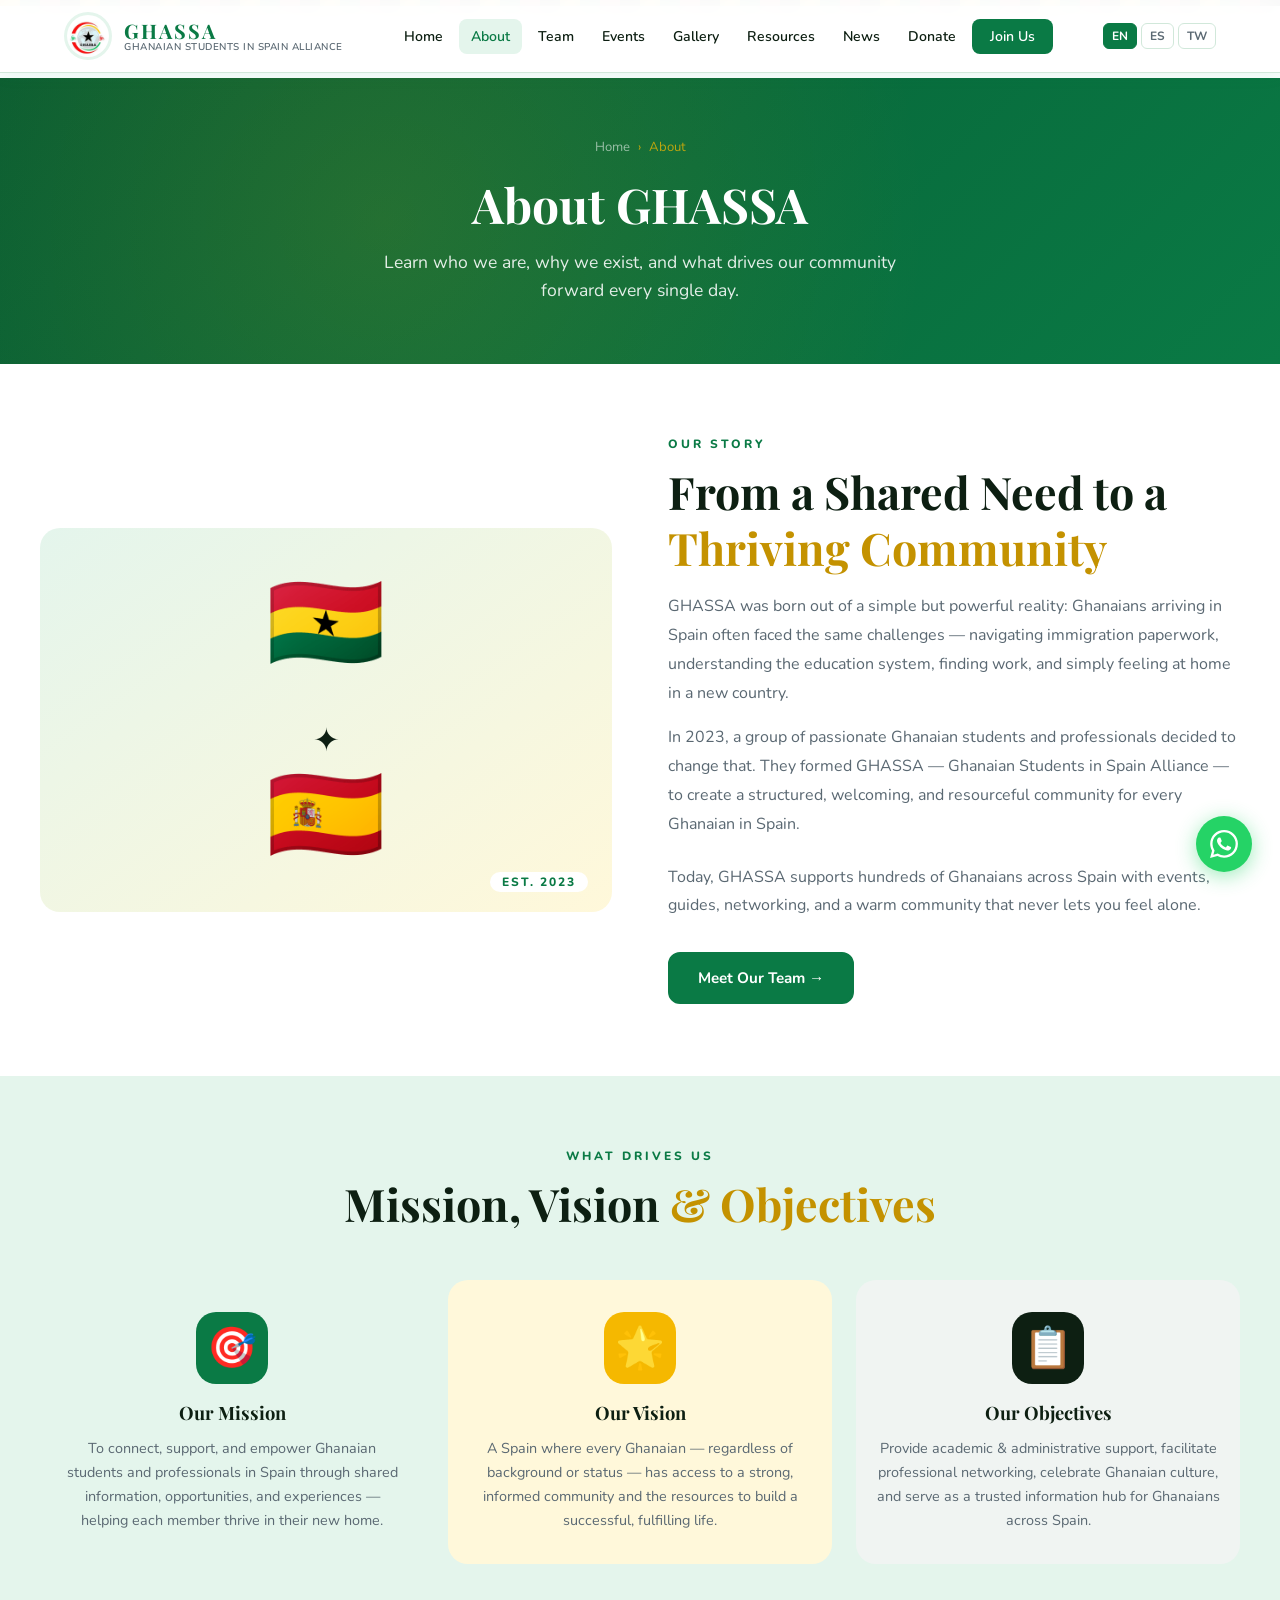
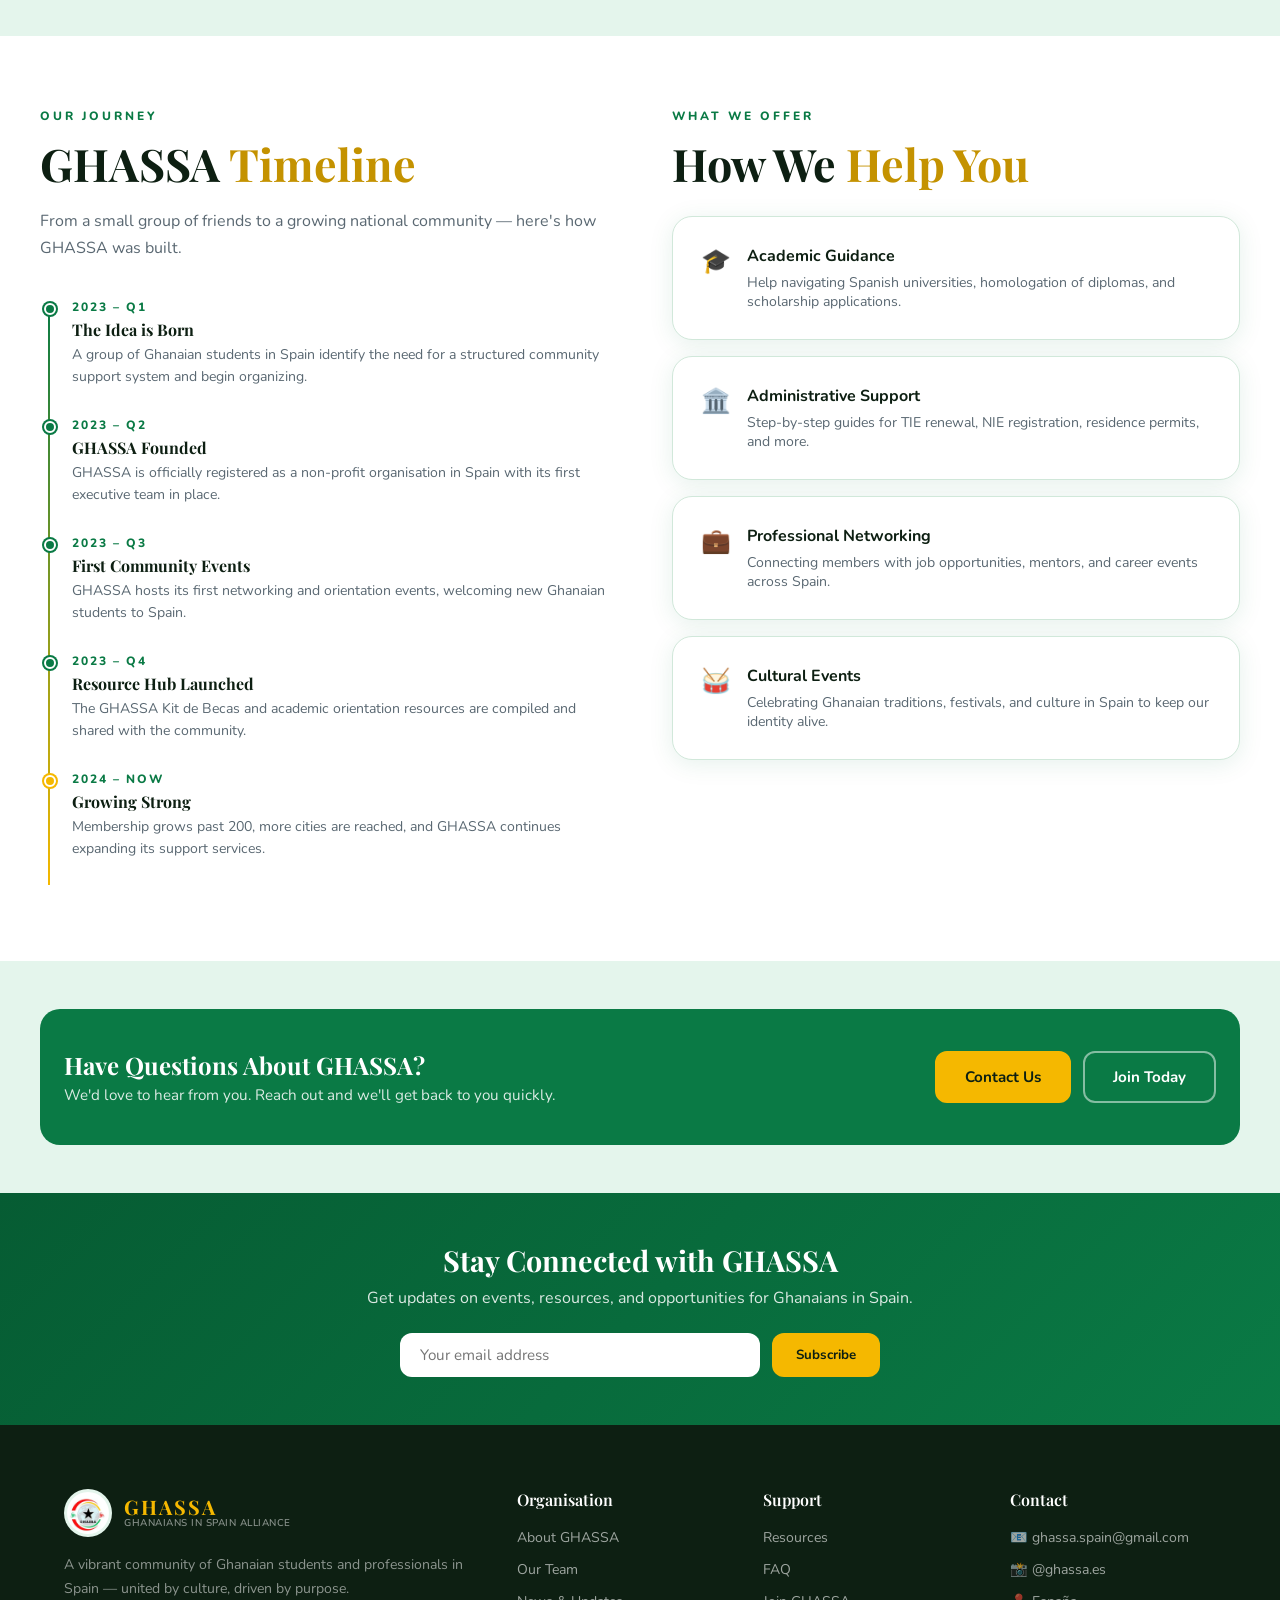
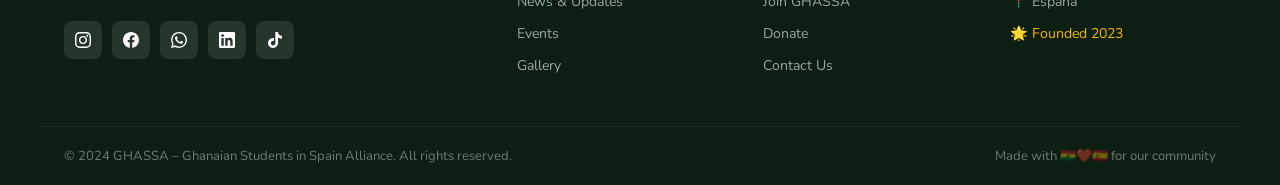
==== about.html @ bf7ba157 "Add files via upload" ====
<!DOCTYPE html>
<html lang="en">
<head>
  <meta charset="UTF-8">
  <meta name="viewport" content="width=device-width, initial-scale=1.0">
  <title>About Us – GHASSA</title>
  <link rel="stylesheet" href="ghassa.css">
  <style>
    .story-grid {
      display: grid;
      grid-template-columns: 1fr 1fr;
      gap: 56px;
      align-items: center;
    }
    .story-img-block {
      background: linear-gradient(145deg, var(--green-light), var(--gold-light));
      border-radius: var(--radius-lg);
      padding: 48px;
      text-align: center;
      font-size: 6rem;
      line-height: 1;
      position: relative;
    }
    .story-img-block::after {
      content: 'Est. 2023';
      position: absolute;
      bottom: 20px; right: 24px;
      font-size: 0.75rem;
      font-weight: 800;
      letter-spacing: 2px;
      text-transform: uppercase;
      color: var(--green);
      background: white;
      padding: 4px 12px;
      border-radius: 50px;
    }
    .timeline {
      position: relative;
      padding-left: 32px;
    }
    .timeline::before {
      content: '';
      position: absolute;
      left: 8px; top: 4px; bottom: 4px;
      width: 2px;
      background: linear-gradient(to bottom, var(--green), var(--gold));
    }
    .timeline-item {
      position: relative;
      padding-bottom: 28px;
    }
    .timeline-item::before {
      content: '';
      position: absolute;
      left: -28px; top: 4px;
      width: 12px; height: 12px;
      border-radius: 50%;
      background: var(--green);
      border: 2px solid white;
      box-shadow: 0 0 0 2px var(--green);
    }
    .timeline-item:last-child::before { background: var(--gold); box-shadow: 0 0 0 2px var(--gold); }
    .timeline-year {
      font-size: 0.75rem;
      font-weight: 800;
      color: var(--green);
      text-transform: uppercase;
      letter-spacing: 2px;
      margin-bottom: 4px;
    }
    .timeline-item h4 {
      font-family: var(--font-head);
      font-size: 1rem;
      color: var(--dark);
      margin-bottom: 4px;
    }
    .timeline-item p { font-size: 0.88rem; color: var(--gray); line-height: 1.6; }

    .mission-cards {
      display: grid;
      grid-template-columns: repeat(3,1fr);
      gap: 24px;
    }
    .mission-card {
      text-align: center;
      padding: 32px 20px;
      border-radius: var(--radius-lg);
      transition: all .3s;
    }
    .mission-card:hover { transform: translateY(-4px); }
    .mission-card .icon {
      font-size: 2.5rem;
      margin-bottom: 16px;
      width: 72px; height: 72px;
      border-radius: 20px;
      display: flex;
      align-items: center;
      justify-content: center;
      margin: 0 auto 16px;
    }
    .mission-card h3 {
      font-family: var(--font-head);
      font-size: 1.15rem;
      margin-bottom: 12px;
      color: var(--dark);
    }
    .mission-card p { font-size: 0.9rem; line-height: 1.65; color: var(--gray); }
    .card-green { background: var(--green-light); }
    .card-green .icon { background: var(--green); color: white; }
    .card-gold { background: var(--gold-light); }
    .card-gold .icon { background: var(--gold); color: var(--dark); }
    .card-dark { background: #f0f4f2; }
    .card-dark .icon { background: var(--dark); color: white; }

    .contact-strip {
      background: var(--green);
      padding: 40px 24px;
      border-radius: var(--radius-lg);
      display: flex;
      align-items: center;
      justify-content: space-between;
      gap: 24px;
      flex-wrap: wrap;
      color: white;
    }
    .contact-strip h3 {
      font-family: var(--font-head);
      font-size: 1.5rem;
      margin-bottom: 4px;
    }
    .contact-strip p { opacity: 0.85; font-size: 0.95rem; }

    @media (max-width: 768px) {
      .story-grid { grid-template-columns: 1fr; }
      .mission-cards { grid-template-columns: 1fr; }
    }
  </style>
</head>
<body>
<div class="page-wrap">
  <div class="page-hero">
    <div class="page-hero-content">
      <div class="breadcrumb">
        <a href="index.html">Home</a> <span>›</span> <span>About</span>
      </div>
      <h1>About GHASSA</h1>
      <p>Learn who we are, why we exist, and what drives our community forward every single day.</p>
    </div>
  </div>

  <!-- OUR STORY -->
  <section class="section" style="background:white;">
    <div class="container">
      <div class="story-grid">
        <div class="story-img-block fade-up">
          🇬🇭<br>
          <span style="font-size:2rem;">✦</span><br>🇪🇸
        </div>
        <div>
          <div class="section-label">Our Story</div>
          <h2 class="section-title">From a Shared Need to a <span class="gold">Thriving Community</span></h2>
          <p style="color:var(--gray);line-height:1.8;margin-bottom:16px;">
            GHASSA was born out of a simple but powerful reality: Ghanaians arriving in Spain often faced the same challenges — navigating immigration paperwork, understanding the education system, finding work, and simply feeling at home in a new country.
          </p>
          <p style="color:var(--gray);line-height:1.8;margin-bottom:24px;">
            In 2023, a group of passionate Ghanaian students and professionals decided to change that. They formed GHASSA — Ghanaian Students in Spain Alliance — to create a structured, welcoming, and resourceful community for every Ghanaian in Spain.
          </p>
          <p style="color:var(--gray);line-height:1.8;margin-bottom:32px;">
            Today, GHASSA supports hundreds of Ghanaians across Spain with events, guides, networking, and a warm community that never lets you feel alone.
          </p>
          <a href="team.html" class="btn btn-green">Meet Our Team →</a>
        </div>
      </div>
    </div>
  </section>

  <!-- MISSION, VISION, OBJECTIVES -->
  <section class="section bg-green-light">
    <div class="container">
      <div class="section-header centered">
        <div class="section-label">What Drives Us</div>
        <h2 class="section-title">Mission, Vision <span class="gold">&amp; Objectives</span></h2>
      </div>
      <div class="mission-cards">
        <div class="mission-card card-green fade-up-1">
          <div class="icon">🎯</div>
          <h3>Our Mission</h3>
          <p>To connect, support, and empower Ghanaian students and professionals in Spain through shared information, opportunities, and experiences — helping each member thrive in their new home.</p>
        </div>
        <div class="mission-card card-gold fade-up-2">
          <div class="icon">🌟</div>
          <h3>Our Vision</h3>
          <p>A Spain where every Ghanaian — regardless of background or status — has access to a strong, informed community and the resources to build a successful, fulfilling life.</p>
        </div>
        <div class="mission-card card-dark fade-up-3">
          <div class="icon">📋</div>
          <h3>Our Objectives</h3>
          <p>Provide academic & administrative support, facilitate professional networking, celebrate Ghanaian culture, and serve as a trusted information hub for Ghanaians across Spain.</p>
        </div>
      </div>
    </div>
  </section>

  <!-- TIMELINE -->
  <section class="section" style="background:white;">
    <div class="container">
      <div style="display:grid;grid-template-columns:1fr 1fr;gap:64px;align-items:start;">
        <div>
          <div class="section-label">Our Journey</div>
          <h2 class="section-title">GHASSA <span class="gold">Timeline</span></h2>
          <p style="color:var(--gray);line-height:1.7;margin-bottom:36px;">From a small group of friends to a growing national community — here's how GHASSA was built.</p>
          <div class="timeline">
            <div class="timeline-item">
              <div class="timeline-year">2023 – Q1</div>
              <h4>The Idea is Born</h4>
              <p>A group of Ghanaian students in Spain identify the need for a structured community support system and begin organizing.</p>
            </div>
            <div class="timeline-item">
              <div class="timeline-year">2023 – Q2</div>
              <h4>GHASSA Founded</h4>
              <p>GHASSA is officially registered as a non-profit organisation in Spain with its first executive team in place.</p>
            </div>
            <div class="timeline-item">
              <div class="timeline-year">2023 – Q3</div>
              <h4>First Community Events</h4>
              <p>GHASSA hosts its first networking and orientation events, welcoming new Ghanaian students to Spain.</p>
            </div>
            <div class="timeline-item">
              <div class="timeline-year">2023 – Q4</div>
              <h4>Resource Hub Launched</h4>
              <p>The GHASSA Kit de Becas and academic orientation resources are compiled and shared with the community.</p>
            </div>
            <div class="timeline-item">
              <div class="timeline-year">2024 – Now</div>
              <h4>Growing Strong</h4>
              <p>Membership grows past 200, more cities are reached, and GHASSA continues expanding its support services.</p>
            </div>
          </div>
        </div>
        <div>
          <div class="section-label">What We Offer</div>
          <h2 class="section-title">How We <span class="gold">Help You</span></h2>
          <div style="display:grid;gap:16px;margin-top:24px;">
            <div class="card" style="display:flex;gap:16px;align-items:flex-start;">
              <span style="font-size:1.5rem;flex-shrink:0;">🎓</span>
              <div>
                <h4 style="font-weight:700;margin-bottom:6px;">Academic Guidance</h4>
                <p style="font-size:0.88rem;color:var(--gray);">Help navigating Spanish universities, homologation of diplomas, and scholarship applications.</p>
              </div>
            </div>
            <div class="card" style="display:flex;gap:16px;align-items:flex-start;">
              <span style="font-size:1.5rem;flex-shrink:0;">🏛️</span>
              <div>
                <h4 style="font-weight:700;margin-bottom:6px;">Administrative Support</h4>
                <p style="font-size:0.88rem;color:var(--gray);">Step-by-step guides for TIE renewal, NIE registration, residence permits, and more.</p>
              </div>
            </div>
            <div class="card" style="display:flex;gap:16px;align-items:flex-start;">
              <span style="font-size:1.5rem;flex-shrink:0;">💼</span>
              <div>
                <h4 style="font-weight:700;margin-bottom:6px;">Professional Networking</h4>
                <p style="font-size:0.88rem;color:var(--gray);">Connecting members with job opportunities, mentors, and career events across Spain.</p>
              </div>
            </div>
            <div class="card" style="display:flex;gap:16px;align-items:flex-start;">
              <span style="font-size:1.5rem;flex-shrink:0;">🥁</span>
              <div>
                <h4 style="font-weight:700;margin-bottom:6px;">Cultural Events</h4>
                <p style="font-size:0.88rem;color:var(--gray);">Celebrating Ghanaian traditions, festivals, and culture in Spain to keep our identity alive.</p>
              </div>
            </div>
          </div>
        </div>
      </div>
    </div>
  </section>

  <!-- CONTACT STRIP -->
  <section class="section-sm" style="background:var(--green-light);">
    <div class="container">
      <div class="contact-strip">
        <div>
          <h3>Have Questions About GHASSA?</h3>
          <p>We'd love to hear from you. Reach out and we'll get back to you quickly.</p>
        </div>
        <div style="display:flex;gap:12px;flex-wrap:wrap;">
          <a href="contact.html" class="btn btn-primary">Contact Us</a>
          <a href="membership.html" class="btn btn-outline">Join Today</a>
        </div>
      </div>
    </div>
  </section>
</div>
<script src="ghassa-components.js"></script>
</body>
</html>
---- ghassa.css ----
/* ===========================
   GHASSA – Shared Stylesheet
   =========================== */

@import url('https://fonts.googleapis.com/css2?family=Playfair+Display:wght@400;600;700;900&family=Nunito:wght@300;400;500;600;700;800&display=swap');

:root {
  --green:        #0a7a45;
  --green-dark:   #065c33;
  --green-mid:    #12a05a;
  --green-light:  #e4f5ec;
  --gold:         #f5b800;
  --gold-dark:    #c49200;
  --gold-light:   #fff8da;
  --white:        #ffffff;
  --off-white:    #f9fffe;
  --dark:         #0d1f12;
  --dark-mid:     #1e3a26;
  --gray:         #5a6872;
  --light-gray:   #f0f4f2;
  --border:       #d1e8da;
  --shadow:       0 4px 24px rgba(10,122,69,0.10);
  --shadow-lg:    0 8px 40px rgba(10,122,69,0.15);
  --radius:       12px;
  --radius-lg:    20px;
  --font-head:    'Playfair Display', Georgia, serif;
  --font-body:    'Nunito', sans-serif;
  --nav-h:        72px;
}

*, *::before, *::after { box-sizing: border-box; margin: 0; padding: 0; }

html { scroll-behavior: smooth; }

body {
  font-family: var(--font-body);
  background: var(--off-white);
  color: var(--dark);
  min-height: 100vh;
  display: flex;
  flex-direction: column;
}

a { color: var(--green); text-decoration: none; transition: color .2s; }
a:hover { color: var(--green-dark); }

img { max-width: 100%; height: auto; display: block; }

/* ===== KENTE STRIPE ACCENT ===== */
.kente-stripe {
  height: 6px;
  background: repeating-linear-gradient(
    90deg,
    var(--gold) 0px, var(--gold) 20px,
    var(--green) 20px, var(--green) 40px,
    #e74c3c 40px, #e74c3c 60px,
    var(--dark) 60px, var(--dark) 80px
  );
}

/* ===== NAVBAR ===== */
#ghassa-nav {
  position: fixed; top: 0; left: 0; right: 0;
  z-index: 1000;
  background: rgba(255,255,255,0.97);
  backdrop-filter: blur(12px);
  border-bottom: 1px solid var(--border);
  box-shadow: 0 2px 16px rgba(10,122,69,0.08);
}

.nav-inner {
  max-width: 1200px;
  margin: 0 auto;
  padding: 0 24px;
  height: var(--nav-h);
  display: flex;
  align-items: center;
  justify-content: space-between;
  gap: 16px;
}

.nav-logo {
  display: flex;
  align-items: center;
  gap: 12px;
  text-decoration: none;
}
.nav-logo img {
  width: 48px; height: 48px;
  border-radius: 50%;
  object-fit: contain;
  background: var(--green-light);
  padding: 3px;
}
.nav-logo-text {
  display: flex;
  flex-direction: column;
  line-height: 1.1;
}
.nav-logo-text span:first-child {
  font-family: var(--font-head);
  font-size: 1.25rem;
  font-weight: 700;
  color: var(--green);
  letter-spacing: 2px;
}
.nav-logo-text span:last-child {
  font-size: 0.62rem;
  font-weight: 600;
  color: var(--gray);
  letter-spacing: 0.5px;
  text-transform: uppercase;
}

.nav-links {
  display: flex;
  align-items: center;
  gap: 4px;
  list-style: none;
}
.nav-links a {
  font-size: 0.88rem;
  font-weight: 600;
  color: var(--dark);
  padding: 8px 12px;
  border-radius: 8px;
  transition: all .2s;
  text-decoration: none;
}
.nav-links a:hover,
.nav-links a.active {
  color: var(--green);
  background: var(--green-light);
}
.nav-links .nav-cta a {
  background: var(--green);
  color: white;
  padding: 8px 18px;
  border-radius: 8px;
}
.nav-links .nav-cta a:hover {
  background: var(--green-dark);
  color: white;
}

.nav-hamburger {
  display: none;
  flex-direction: column;
  gap: 5px;
  cursor: pointer;
  background: none;
  border: none;
  padding: 8px;
}
.nav-hamburger span {
  width: 24px; height: 2px;
  background: var(--dark);
  border-radius: 2px;
  transition: all .3s;
  display: block;
}

.mobile-nav {
  display: none;
  position: fixed;
  top: var(--nav-h); left: 0; right: 0;
  background: white;
  z-index: 999;
  padding: 16px 24px 24px;
  border-bottom: 2px solid var(--border);
  box-shadow: var(--shadow-lg);
}
.mobile-nav.open { display: block; }
.mobile-nav a {
  display: block;
  padding: 12px 0;
  font-weight: 600;
  color: var(--dark);
  border-bottom: 1px solid var(--light-gray);
  text-decoration: none;
}
.mobile-nav a:last-child { border-bottom: none; }
.mobile-nav a:hover { color: var(--green); }
.mobile-nav .mobile-join {
  margin-top: 12px;
  display: inline-block;
  background: var(--green);
  color: white !important;
  padding: 10px 24px;
  border-radius: 8px;
  text-align: center;
  width: 100%;
}

/* ===== PAGE WRAPPER ===== */
.page-wrap {
  margin-top: var(--nav-h);
  flex: 1;
  display: flex;
  flex-direction: column;
}

/* ===== HERO ===== */
.hero {
  position: relative;
  overflow: hidden;
}
.hero-bg {
  background: linear-gradient(135deg, var(--green-dark) 0%, var(--green) 50%, var(--green-mid) 100%);
}
.hero-pattern {
  position: absolute; inset: 0;
  background-image:
    radial-gradient(circle at 20% 50%, rgba(245,184,0,0.15) 0%, transparent 50%),
    radial-gradient(circle at 80% 20%, rgba(255,255,255,0.08) 0%, transparent 40%);
  pointer-events: none;
}
.hero-content {
  position: relative;
  z-index: 1;
  max-width: 1200px;
  margin: 0 auto;
  padding: 80px 24px;
  text-align: center;
  color: white;
}
.hero-badge {
  display: inline-flex;
  align-items: center;
  gap: 8px;
  background: rgba(245,184,0,0.2);
  border: 1px solid rgba(245,184,0,0.4);
  color: var(--gold);
  font-size: 0.8rem;
  font-weight: 700;
  letter-spacing: 2px;
  text-transform: uppercase;
  padding: 6px 16px;
  border-radius: 50px;
  margin-bottom: 24px;
}
.hero h1 {
  font-family: var(--font-head);
  font-size: clamp(2.2rem, 6vw, 4rem);
  font-weight: 900;
  line-height: 1.15;
  margin-bottom: 20px;
}
.hero h1 .gold { color: var(--gold); }
.hero p {
  font-size: clamp(1rem, 2.5vw, 1.2rem);
  line-height: 1.7;
  opacity: 0.9;
  max-width: 640px;
  margin: 0 auto 36px;
}
.hero-btns {
  display: flex;
  gap: 16px;
  justify-content: center;
  flex-wrap: wrap;
}

/* ===== BUTTONS ===== */
.btn {
  display: inline-flex;
  align-items: center;
  gap: 8px;
  font-family: var(--font-body);
  font-weight: 700;
  font-size: 0.95rem;
  padding: 14px 28px;
  border-radius: var(--radius);
  cursor: pointer;
  border: 2px solid transparent;
  transition: all .25s;
  text-decoration: none;
}
.btn-primary {
  background: var(--gold);
  color: var(--dark);
  border-color: var(--gold);
}
.btn-primary:hover {
  background: var(--gold-dark);
  border-color: var(--gold-dark);
  color: var(--dark);
  transform: translateY(-2px);
  box-shadow: 0 8px 24px rgba(245,184,0,0.35);
}
.btn-outline {
  background: transparent;
  color: white;
  border-color: rgba(255,255,255,0.5);
}
.btn-outline:hover {
  background: rgba(255,255,255,0.15);
  border-color: white;
  color: white;
  transform: translateY(-2px);
}
.btn-green {
  background: var(--green);
  color: white;
  border-color: var(--green);
}
.btn-green:hover {
  background: var(--green-dark);
  border-color: var(--green-dark);
  color: white;
  transform: translateY(-2px);
  box-shadow: var(--shadow);
}
.btn-ghost {
  background: transparent;
  color: var(--green);
  border-color: var(--green);
}
.btn-ghost:hover {
  background: var(--green-light);
  color: var(--green-dark);
}

/* ===== SECTION STYLES ===== */
.section {
  padding: 72px 24px;
}
.section-sm { padding: 48px 24px; }
.section-lg { padding: 96px 24px; }
.container { max-width: 1200px; margin: 0 auto; }
.container-sm { max-width: 800px; margin: 0 auto; }

.section-label {
  font-size: 0.75rem;
  font-weight: 800;
  letter-spacing: 3px;
  text-transform: uppercase;
  color: var(--green);
  margin-bottom: 12px;
}
.section-title {
  font-family: var(--font-head);
  font-size: clamp(1.8rem, 4vw, 2.8rem);
  font-weight: 700;
  color: var(--dark);
  margin-bottom: 16px;
  line-height: 1.25;
}
.section-title .gold { color: var(--gold-dark); }
.section-subtitle {
  font-size: 1.05rem;
  color: var(--gray);
  line-height: 1.7;
  max-width: 620px;
}
.section-header { margin-bottom: 48px; }
.section-header.centered { text-align: center; }
.section-header.centered .section-subtitle { margin: 0 auto; }

.bg-green { background: linear-gradient(135deg, var(--green-dark), var(--green)); }
.bg-green-light { background: var(--green-light); }
.bg-gold-light { background: var(--gold-light); }
.bg-dark { background: var(--dark); color: white; }

/* ===== CARDS ===== */
.card {
  background: white;
  border-radius: var(--radius-lg);
  padding: 28px;
  box-shadow: var(--shadow);
  border: 1px solid var(--border);
  transition: transform .25s, box-shadow .25s;
}
.card:hover {
  transform: translateY(-4px);
  box-shadow: var(--shadow-lg);
}

/* ===== GRID LAYOUTS ===== */
.grid-2 { display: grid; grid-template-columns: repeat(2, 1fr); gap: 28px; }
.grid-3 { display: grid; grid-template-columns: repeat(3, 1fr); gap: 28px; }
.grid-4 { display: grid; grid-template-columns: repeat(4, 1fr); gap: 24px; }
.grid-auto { display: grid; grid-template-columns: repeat(auto-fit, minmax(280px, 1fr)); gap: 28px; }

/* ===== STATS BAR ===== */
.stats-bar {
  background: var(--dark);
  padding: 32px 24px;
}
.stats-inner {
  max-width: 1200px;
  margin: 0 auto;
  display: grid;
  grid-template-columns: repeat(4, 1fr);
  gap: 24px;
  text-align: center;
}
.stat-item { color: white; }
.stat-num {
  font-family: var(--font-head);
  font-size: 2.4rem;
  font-weight: 700;
  color: var(--gold);
  display: block;
}
.stat-label {
  font-size: 0.82rem;
  font-weight: 600;
  color: rgba(255,255,255,0.6);
  text-transform: uppercase;
  letter-spacing: 1.5px;
}

/* ===== PAGE HERO (inner pages) ===== */
.page-hero {
  background: linear-gradient(135deg, var(--green-dark) 0%, var(--green) 100%);
  padding: 60px 24px;
  text-align: center;
  color: white;
  position: relative;
  overflow: hidden;
}
.page-hero::before {
  content: '';
  position: absolute; inset: 0;
  background: radial-gradient(circle at 30% 50%, rgba(245,184,0,0.12) 0%, transparent 60%);
}
.page-hero-content { position: relative; z-index: 1; }
.page-hero h1 {
  font-family: var(--font-head);
  font-size: clamp(2rem, 5vw, 3rem);
  font-weight: 700;
  margin-bottom: 12px;
}
.page-hero p {
  font-size: 1.1rem;
  opacity: 0.88;
  max-width: 560px;
  margin: 0 auto;
  line-height: 1.6;
}
.breadcrumb {
  display: flex;
  align-items: center;
  gap: 8px;
  justify-content: center;
  margin-bottom: 16px;
  font-size: 0.82rem;
  opacity: 0.75;
}
.breadcrumb a { color: rgba(255,255,255,0.75); text-decoration: none; }
.breadcrumb a:hover { color: var(--gold); }
.breadcrumb span { color: var(--gold); }

/* ===== FORMS ===== */
.form-group { margin-bottom: 20px; }
.form-label {
  display: block;
  font-weight: 700;
  font-size: 0.88rem;
  margin-bottom: 8px;
  color: var(--dark);
}
.form-input,
.form-select,
.form-textarea {
  width: 100%;
  padding: 12px 16px;
  border: 2px solid var(--border);
  border-radius: var(--radius);
  font-family: var(--font-body);
  font-size: 0.95rem;
  color: var(--dark);
  background: white;
  transition: border-color .2s, box-shadow .2s;
  outline: none;
}
.form-input:focus,
.form-select:focus,
.form-textarea:focus {
  border-color: var(--green);
  box-shadow: 0 0 0 3px rgba(10,122,69,0.12);
}
.form-textarea { resize: vertical; min-height: 120px; }

/* ===== TAGS / BADGES ===== */
.tag {
  display: inline-block;
  font-size: 0.75rem;
  font-weight: 700;
  padding: 4px 12px;
  border-radius: 50px;
  text-transform: uppercase;
  letter-spacing: 1px;
}
.tag-green { background: var(--green-light); color: var(--green); }
.tag-gold { background: var(--gold-light); color: var(--gold-dark); }
.tag-dark { background: var(--dark); color: white; }

/* ===== FOOTER ===== */
#ghassa-footer {
  background: var(--dark);
  color: rgba(255,255,255,0.75);
}
.footer-top {
  max-width: 1200px;
  margin: 0 auto;
  padding: 64px 24px 40px;
  display: grid;
  grid-template-columns: 2fr 1fr 1fr 1fr;
  gap: 40px;
}
.footer-brand .nav-logo { margin-bottom: 16px; }
.footer-brand p {
  font-size: 0.88rem;
  line-height: 1.7;
  opacity: 0.7;
  margin-bottom: 20px;
}
.footer-socials {
  display: flex;
  gap: 10px;
  flex-wrap: wrap;
}
.footer-social-btn {
  width: 38px; height: 38px;
  border-radius: 8px;
  background: rgba(255,255,255,0.1);
  display: flex;
  align-items: center;
  justify-content: center;
  color: white;
  font-size: 1rem;
  transition: background .2s, transform .2s;
  text-decoration: none;
}
.footer-social-btn:hover {
  background: var(--green);
  transform: translateY(-2px);
  color: white;
}
.footer-col h4 {
  font-family: var(--font-head);
  font-size: 1rem;
  font-weight: 600;
  color: white;
  margin-bottom: 16px;
}
.footer-links { list-style: none; }
.footer-links li { margin-bottom: 10px; }
.footer-links a {
  color: rgba(255,255,255,0.6);
  font-size: 0.88rem;
  text-decoration: none;
  transition: color .2s;
}
.footer-links a:hover { color: var(--gold); }
.footer-bottom {
  border-top: 1px solid rgba(255,255,255,0.1);
  padding: 20px 24px;
  display: flex;
  align-items: center;
  justify-content: space-between;
  flex-wrap: wrap;
  gap: 12px;
  max-width: 1200px;
  margin: 0 auto;
  font-size: 0.82rem;
  opacity: 0.55;
}

/* ===== WHATSAPP FLOAT ===== */
.wa-float {
  position: fixed;
  bottom: 28px;
  right: 28px;
  z-index: 900;
  width: 56px; height: 56px;
  border-radius: 50%;
  background: #25D366;
  display: flex;
  align-items: center;
  justify-content: center;
  color: white;
  font-size: 1.6rem;
  box-shadow: 0 4px 20px rgba(37,211,102,0.45);
  transition: transform .25s, box-shadow .25s;
  text-decoration: none;
}
.wa-float:hover {
  transform: scale(1.1);
  box-shadow: 0 6px 28px rgba(37,211,102,0.6);
  color: white;
}
.wa-float svg { width: 28px; height: 28px; }

/* ===== LANG SWITCHER ===== */
.lang-switcher {
  display: flex;
  gap: 4px;
  align-items: center;
}
.lang-btn {
  font-size: 0.75rem;
  font-weight: 700;
  padding: 4px 8px;
  border-radius: 6px;
  border: 1px solid var(--border);
  background: white;
  cursor: pointer;
  color: var(--gray);
  transition: all .2s;
  font-family: var(--font-body);
}
.lang-btn.active,
.lang-btn:hover {
  background: var(--green);
  color: white;
  border-color: var(--green);
}

/* ===== ANIMATIONS ===== */
@keyframes fadeUp {
  from { opacity: 0; transform: translateY(24px); }
  to   { opacity: 1; transform: translateY(0); }
}
@keyframes fadeIn {
  from { opacity: 0; }
  to   { opacity: 1; }
}
@keyframes pulse {
  0%, 100% { box-shadow: 0 0 0 0 rgba(245,184,0,0.4); }
  50%       { box-shadow: 0 0 0 12px rgba(245,184,0,0); }
}

.fade-up { animation: fadeUp .7s ease forwards; }
.fade-up-1 { animation: fadeUp .7s .1s ease both; }
.fade-up-2 { animation: fadeUp .7s .2s ease both; }
.fade-up-3 { animation: fadeUp .7s .3s ease both; }
.fade-up-4 { animation: fadeUp .7s .4s ease both; }

/* ===== TEAM CARDS ===== */
.team-card {
  background: white;
  border-radius: var(--radius-lg);
  overflow: hidden;
  box-shadow: var(--shadow);
  border: 1px solid var(--border);
  transition: transform .25s, box-shadow .25s;
  text-align: center;
}
.team-card:hover {
  transform: translateY(-6px);
  box-shadow: var(--shadow-lg);
}
.team-card-photo {
  width: 100%;
  aspect-ratio: 1;
  object-fit: cover;
  background: var(--green-light);
  display: flex;
  align-items: center;
  justify-content: center;
  font-size: 3rem;
  overflow: hidden;
}
.team-card-photo img {
  width: 100%;
  height: 100%;
  object-fit: cover;
}
.team-card-info { padding: 20px; }
.team-card-name {
  font-family: var(--font-head);
  font-size: 1.1rem;
  font-weight: 700;
  color: var(--dark);
  margin-bottom: 4px;
}
.team-card-role {
  font-size: 0.82rem;
  font-weight: 700;
  color: var(--green);
  text-transform: uppercase;
  letter-spacing: 1px;
  margin-bottom: 12px;
}
.team-card-social { display: flex; gap: 8px; justify-content: center; }
.team-card-social a {
  width: 32px; height: 32px;
  border-radius: 6px;
  background: var(--green-light);
  display: flex;
  align-items: center;
  justify-content: center;
  color: var(--green);
  font-size: 0.9rem;
  text-decoration: none;
  transition: all .2s;
}
.team-card-social a:hover {
  background: var(--green);
  color: white;
}

/* ===== EVENT CARDS ===== */
.event-card {
  background: white;
  border-radius: var(--radius-lg);
  overflow: hidden;
  box-shadow: var(--shadow);
  border: 1px solid var(--border);
  transition: transform .25s, box-shadow .25s;
  display: flex;
  gap: 0;
}
.event-card:hover {
  transform: translateY(-4px);
  box-shadow: var(--shadow-lg);
}
.event-date-block {
  min-width: 80px;
  background: var(--green);
  color: white;
  display: flex;
  flex-direction: column;
  align-items: center;
  justify-content: center;
  padding: 16px 12px;
}
.event-date-block .day {
  font-family: var(--font-head);
  font-size: 2rem;
  font-weight: 700;
  line-height: 1;
}
.event-date-block .month {
  font-size: 0.72rem;
  font-weight: 700;
  letter-spacing: 1.5px;
  text-transform: uppercase;
  opacity: 0.85;
}
.event-info { padding: 16px 20px; flex: 1; }
.event-info h3 {
  font-family: var(--font-head);
  font-size: 1.05rem;
  font-weight: 700;
  margin-bottom: 6px;
  color: var(--dark);
}
.event-meta {
  display: flex;
  flex-wrap: wrap;
  gap: 12px;
  font-size: 0.8rem;
  color: var(--gray);
  margin-bottom: 10px;
}
.event-meta span { display: flex; align-items: center; gap: 4px; }

/* ===== RESOURCE ITEMS ===== */
.resource-item {
  background: white;
  border: 1px solid var(--border);
  border-radius: var(--radius);
  padding: 20px;
  display: flex;
  align-items: center;
  gap: 16px;
  transition: all .25s;
}
.resource-item:hover {
  border-color: var(--green);
  box-shadow: var(--shadow);
  transform: translateX(4px);
}
.resource-icon {
  width: 48px; height: 48px;
  border-radius: 12px;
  background: var(--green-light);
  display: flex;
  align-items: center;
  justify-content: center;
  font-size: 1.4rem;
  flex-shrink: 0;
}
.resource-info h4 {
  font-weight: 700;
  color: var(--dark);
  margin-bottom: 4px;
  font-size: 0.95rem;
}
.resource-info p {
  font-size: 0.82rem;
  color: var(--gray);
}
.resource-btn {
  margin-left: auto;
  flex-shrink: 0;
}

/* ===== FAQ ===== */
.faq-item {
  border-bottom: 1px solid var(--border);
}
.faq-q {
  width: 100%;
  background: none;
  border: none;
  text-align: left;
  padding: 20px 0;
  font-family: var(--font-body);
  font-size: 1rem;
  font-weight: 700;
  color: var(--dark);
  cursor: pointer;
  display: flex;
  align-items: center;
  justify-content: space-between;
  gap: 16px;
  transition: color .2s;
}
.faq-q:hover { color: var(--green); }
.faq-q .faq-icon {
  width: 24px; height: 24px;
  border-radius: 50%;
  background: var(--green-light);
  color: var(--green);
  display: flex;
  align-items: center;
  justify-content: center;
  font-size: 1.1rem;
  flex-shrink: 0;
  transition: transform .3s;
}
.faq-item.open .faq-icon { transform: rotate(45deg); }
.faq-a {
  font-size: 0.95rem;
  line-height: 1.7;
  color: var(--gray);
  max-height: 0;
  overflow: hidden;
  transition: max-height .35s ease, padding .3s;
  padding-bottom: 0;
}
.faq-item.open .faq-a {
  max-height: 400px;
  padding-bottom: 20px;
}

/* ===== GALLERY ===== */
.gallery-grid {
  display: grid;
  grid-template-columns: repeat(auto-fit, minmax(240px, 1fr));
  gap: 16px;
}
.gallery-item {
  border-radius: var(--radius);
  overflow: hidden;
  aspect-ratio: 4/3;
  background: var(--green-light);
  position: relative;
  cursor: pointer;
}
.gallery-item img {
  width: 100%; height: 100%;
  object-fit: cover;
  transition: transform .4s;
}
.gallery-item:hover img { transform: scale(1.06); }
.gallery-overlay {
  position: absolute; inset: 0;
  background: linear-gradient(to top, rgba(6,92,51,0.6) 0%, transparent 60%);
  opacity: 0;
  transition: opacity .3s;
  display: flex;
  align-items: flex-end;
  padding: 16px;
  color: white;
  font-weight: 600;
  font-size: 0.88rem;
}
.gallery-item:hover .gallery-overlay { opacity: 1; }

/* ===== NEWSLETTER BANNER ===== */
.newsletter-banner {
  background: linear-gradient(135deg, var(--green-dark), var(--green));
  padding: 48px 24px;
  text-align: center;
  color: white;
}
.newsletter-banner h3 {
  font-family: var(--font-head);
  font-size: 1.8rem;
  margin-bottom: 8px;
}
.newsletter-banner p { opacity: 0.85; margin-bottom: 24px; }
.newsletter-form {
  display: flex;
  gap: 12px;
  max-width: 480px;
  margin: 0 auto;
  flex-wrap: wrap;
  justify-content: center;
}
.newsletter-form input {
  flex: 1;
  min-width: 220px;
  padding: 12px 20px;
  border-radius: var(--radius);
  border: none;
  font-family: var(--font-body);
  font-size: 0.95rem;
  outline: none;
}
.newsletter-form button {
  background: var(--gold);
  color: var(--dark);
  border: none;
  padding: 12px 24px;
  border-radius: var(--radius);
  font-family: var(--font-body);
  font-weight: 700;
  cursor: pointer;
  transition: background .2s;
}
.newsletter-form button:hover { background: var(--gold-dark); }

/* ===== DIVIDER ===== */
.divider {
  height: 1px;
  background: var(--border);
  margin: 0 24px;
}

/* ===== UTILITIES ===== */
.text-center { text-align: center; }
.text-white { color: white; }
.mt-auto { margin-top: auto; }
.mb-0 { margin-bottom: 0; }
.gap-16 { gap: 16px; }
.flex { display: flex; }
.flex-wrap { flex-wrap: wrap; }
.items-center { align-items: center; }
.justify-center { justify-content: center; }
.d-none { display: none; }

/* ===== RESPONSIVE ===== */
@media (max-width: 960px) {
  .nav-links { display: none; }
  .lang-switcher { display: none; }
  .nav-hamburger { display: flex; }
  .footer-top { grid-template-columns: 1fr 1fr; }
  .grid-4 { grid-template-columns: repeat(2, 1fr); }
  .stats-inner { grid-template-columns: repeat(2, 1fr); }
}
@media (max-width: 640px) {
  .grid-2, .grid-3, .grid-4 { grid-template-columns: 1fr; }
  .footer-top { grid-template-columns: 1fr; }
  .stats-inner { grid-template-columns: repeat(2, 1fr); }
  .event-card { flex-direction: column; }
  .event-date-block { flex-direction: row; padding: 12px 16px; gap: 8px; }
  .hero-content { padding: 60px 20px; }
  .section { padding: 48px 20px; }
}
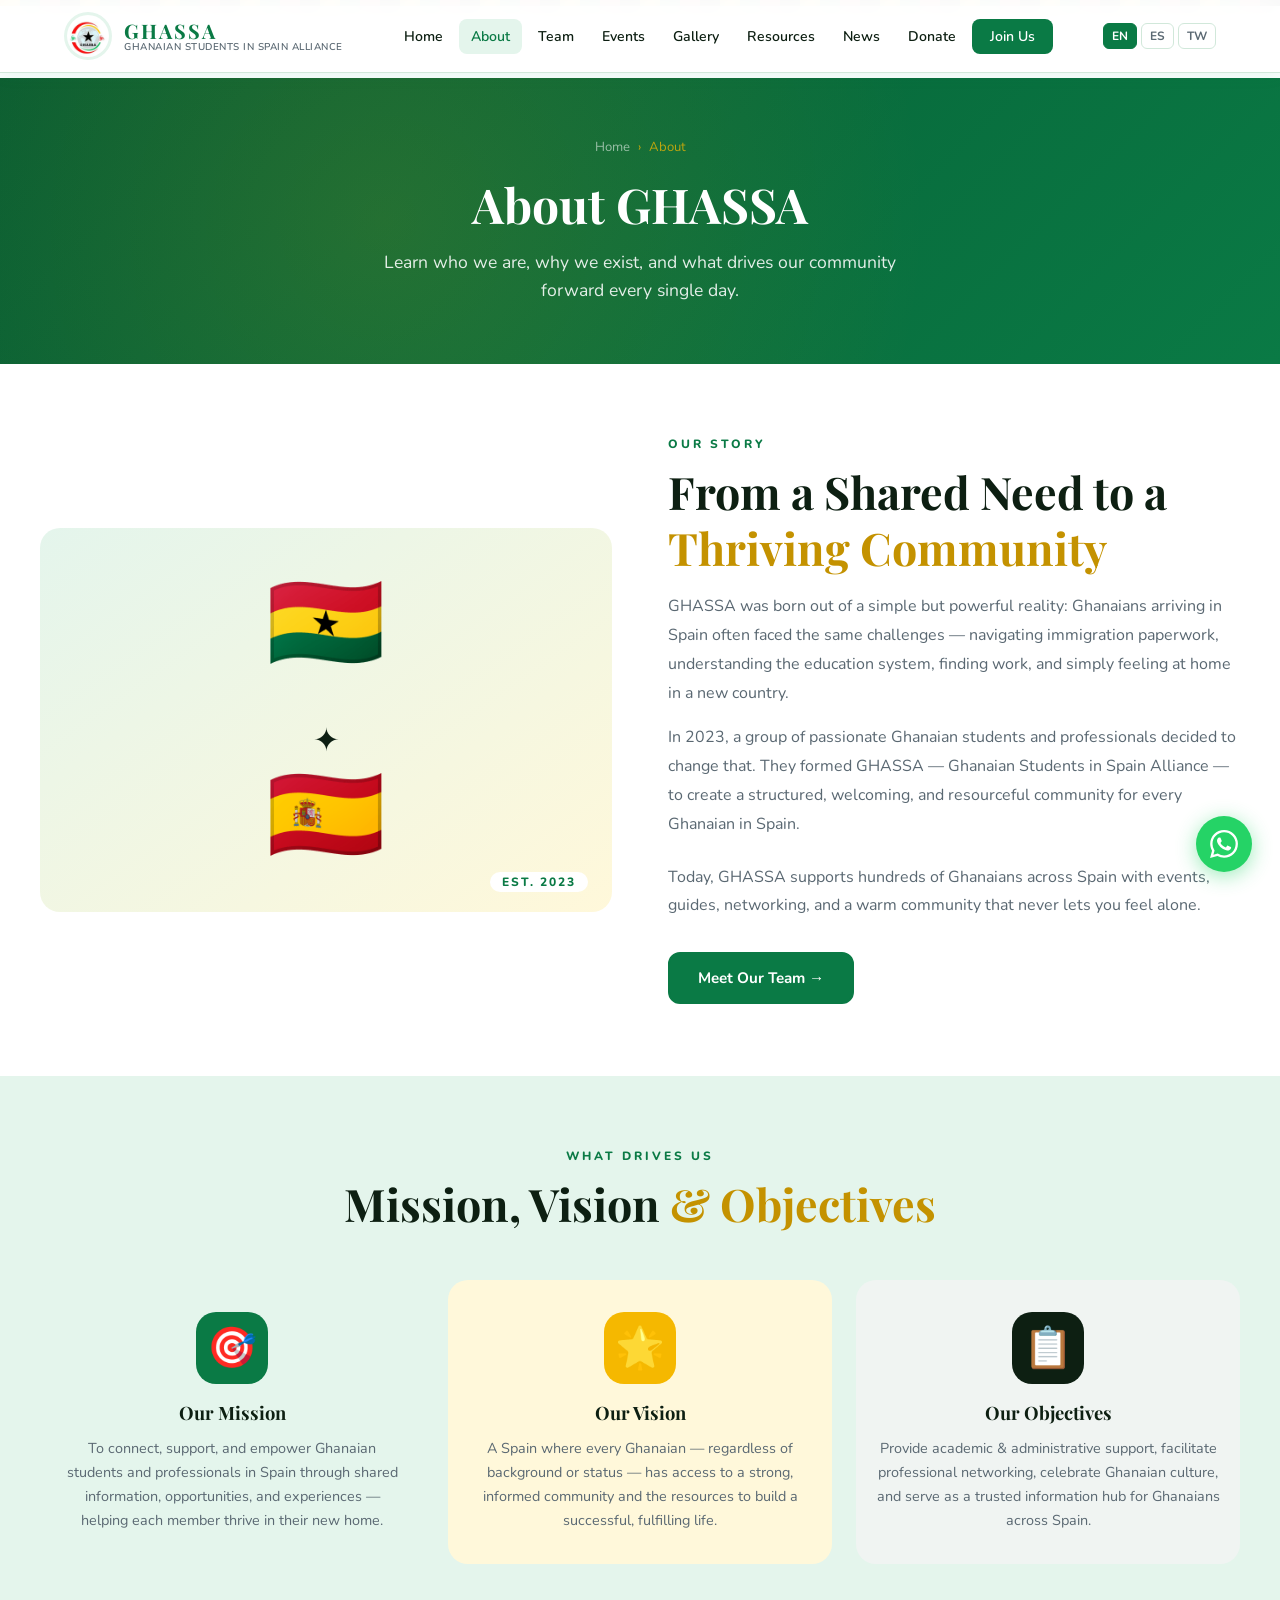
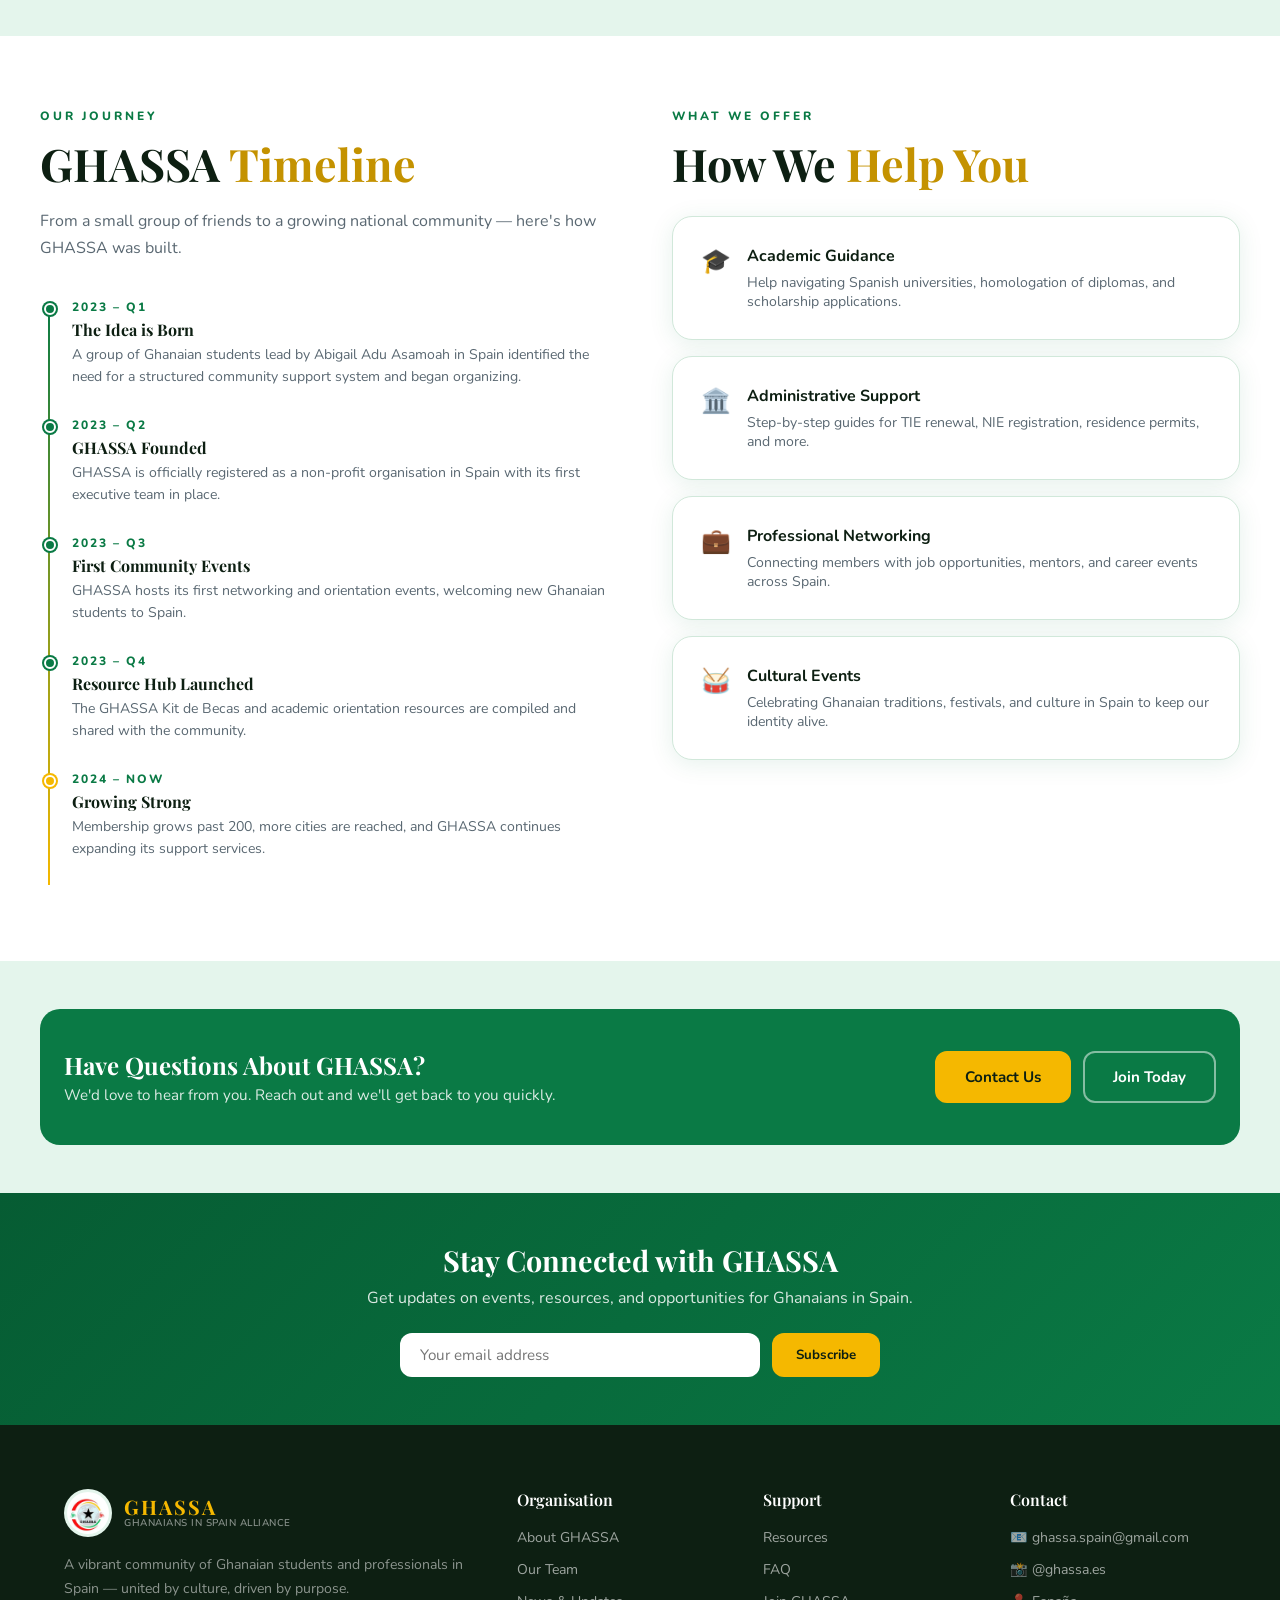
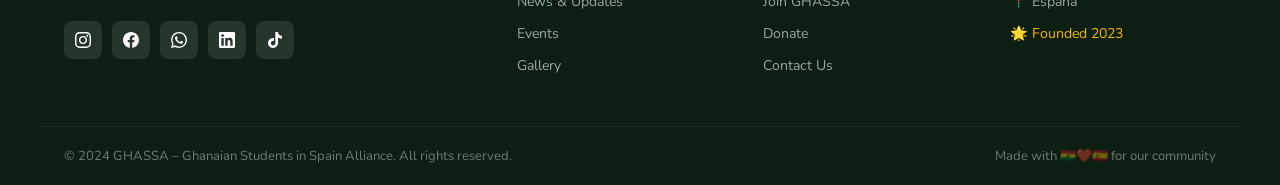
==== commit 7deeb1d9: "Update timeline description for clarity" ====
--- a/about.html
+++ b/about.html
@@ -213,7 +213,7 @@
             <div class="timeline-item">
               <div class="timeline-year">2023 – Q1</div>
               <h4>The Idea is Born</h4>
-              <p>A group of Ghanaian students in Spain identify the need for a structured community support system and begin organizing.</p>
+              <p>A group of Ghanaian students lead by Abigail Adu Asamoah in Spain identified the need for a structured community support system and began organizing.</p>
             </div>
             <div class="timeline-item">
               <div class="timeline-year">2023 – Q2</div>
